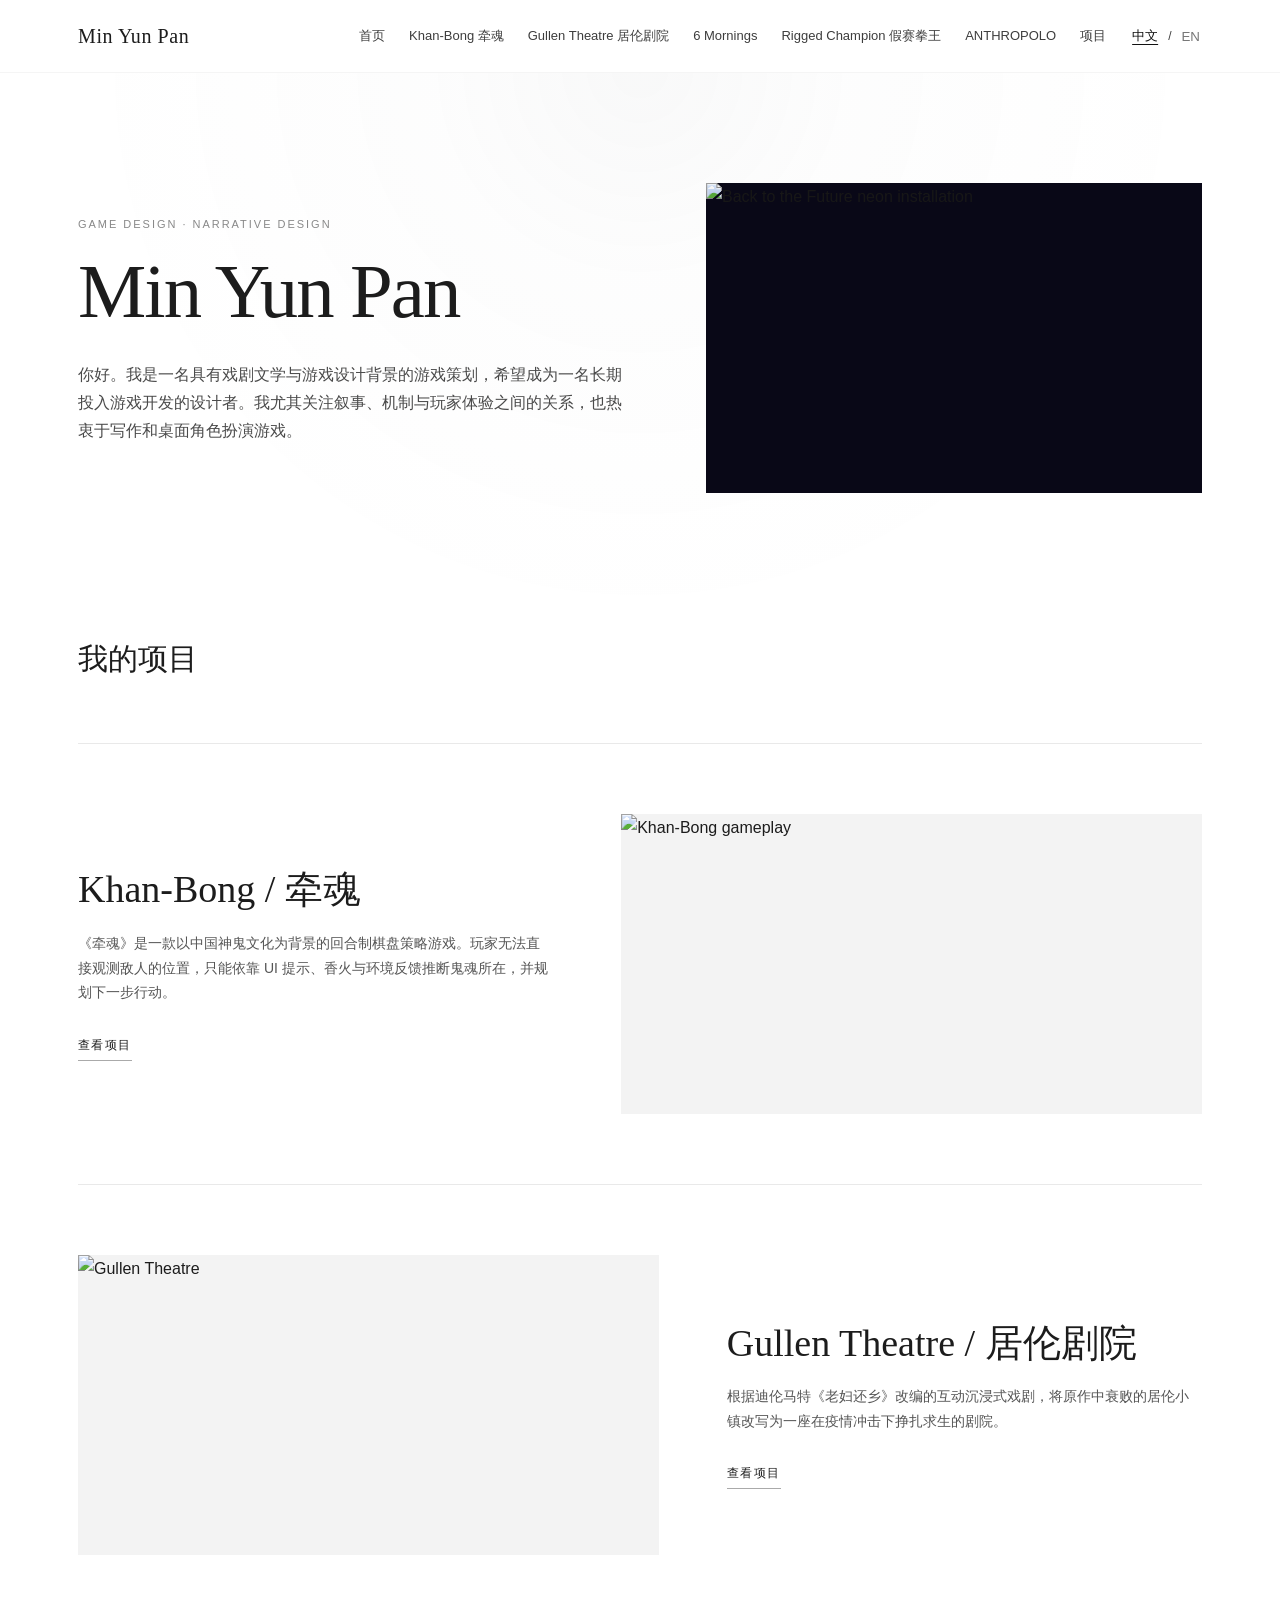
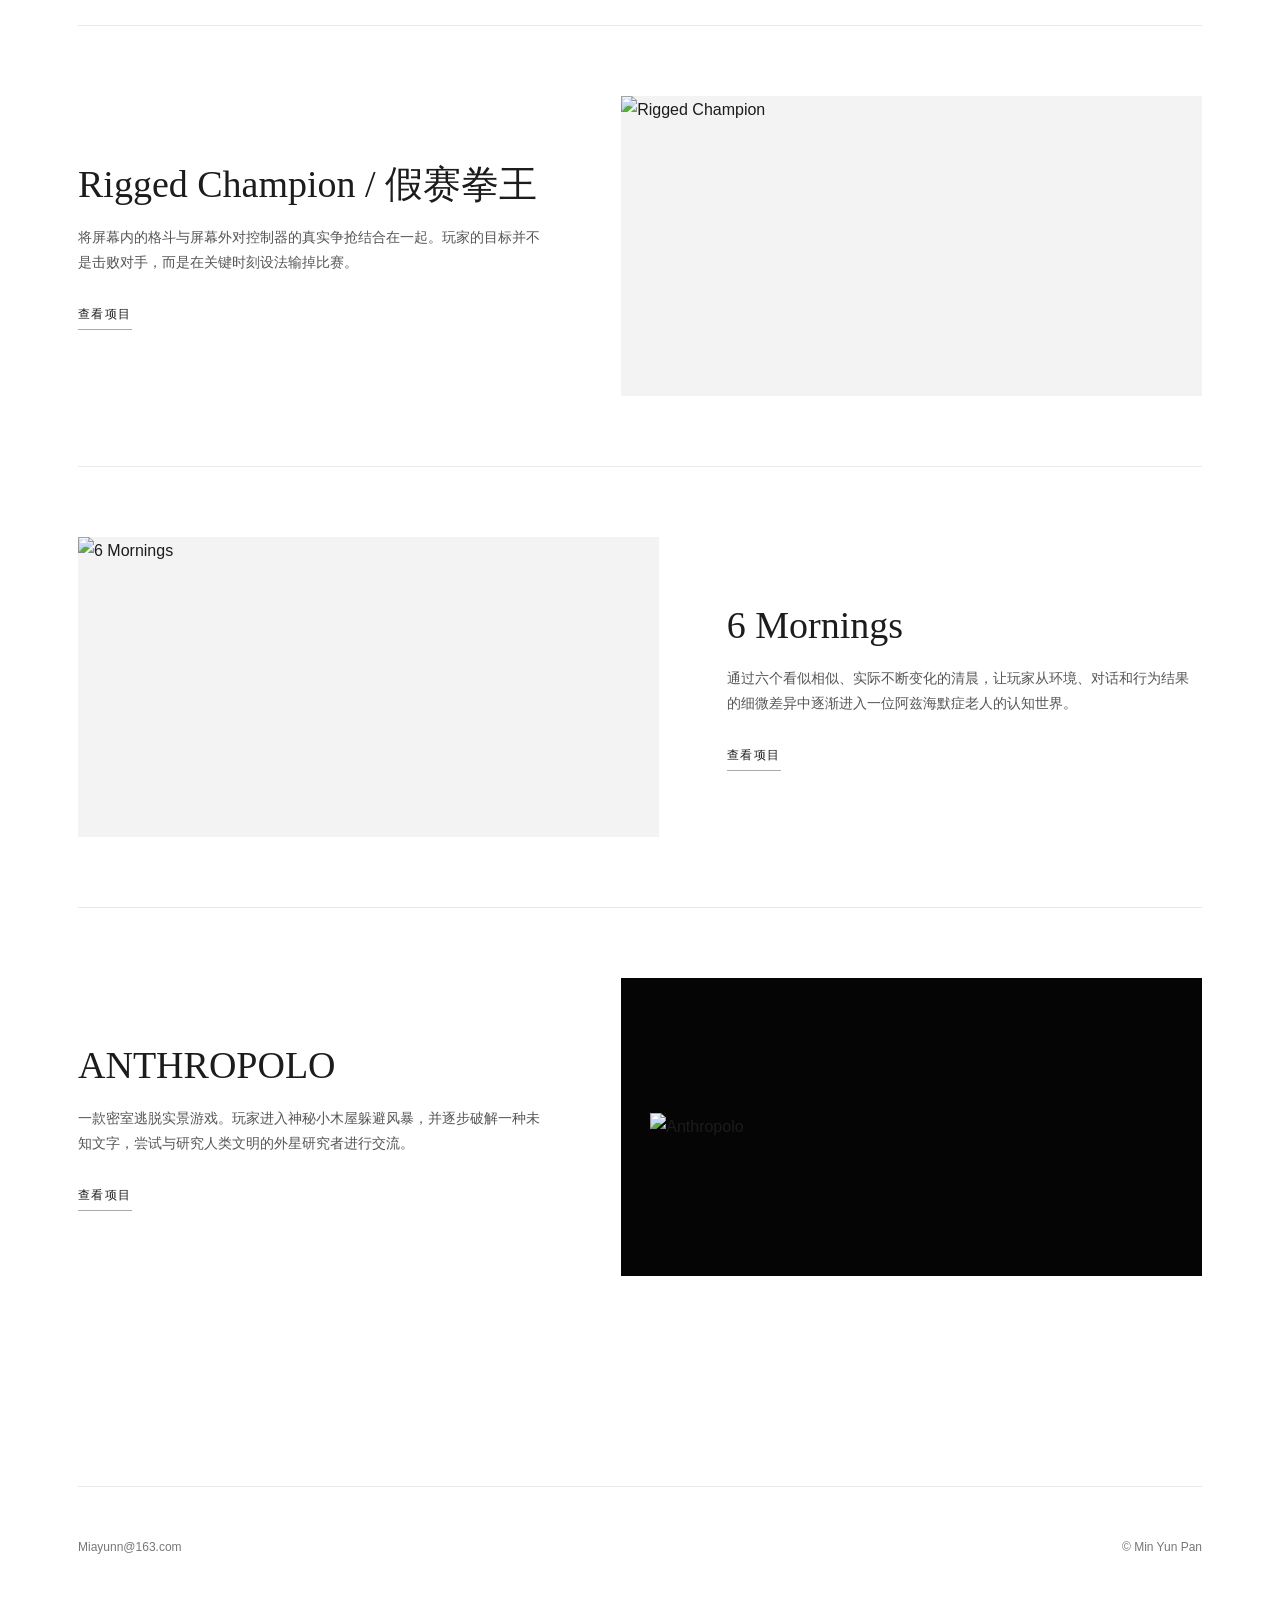
==== index.html @ 0495cffb "Add files via upload" ====
<!doctype html><html lang="zh-CN"><head><meta charset="utf-8"><meta name="viewport" content="width=device-width,initial-scale=1"><title>Min Yun Pan — Portfolio</title><meta name="description" content="Min Yun Pan — 游戏策划 / 叙事设计作品集"><link rel="stylesheet" href="css/style.css"><link rel="stylesheet" href="css/enhancements.css">
</head>
<body class="lang-zh">
<header class="site-header"><nav class="nav"><a class="brand" href="index.html">Min Yun Pan</a><div class="nav-links"><a class="keep" href="index.html"><span class="inline-lang zh">首页</span><span class="inline-lang en">Home</span></a><a href="khan-bong.html">Khan-Bong 牵魂</a><a href="gullen-theatre.html">Gullen Theatre 居伦剧院</a><a href="six-mornings.html">6 Mornings</a><a href="rigged-champion.html">Rigged Champion 假赛拳王</a><a href="anthropolo.html">ANTHROPOLO</a><a href="#projects"><span class="inline-lang zh">项目</span><span class="inline-lang en">Projects</span></a><div class="lang"><button data-set-lang="zh">中文</button><span>/</span><button data-set-lang="en">EN</button></div></div></nav></header>
<main class="page">
<section class="hero"><div><div class="eyebrow">Game Design · Narrative Design</div><h1>Min Yun Pan</h1><div data-lang-block="zh" class="intro"><p>你好。我是一名具有戏剧文学与游戏设计背景的游戏策划，希望成为一名长期投入游戏开发的设计者。我尤其关注叙事、机制与玩家体验之间的关系，也热衷于写作和桌面角色扮演游戏。</p></div><div data-lang-block="en" class="intro"><p>Hello, I'm Min Yun Pan, with a background in theatre and game development. I have a strong passion for writing and tabletop role-playing games, and hope to pursue a long-term career in narrative and game design.</p></div></div><div class="hero-visual"><img src="assets/images/profile-back-to-future.jpg" alt="Back to the Future neon installation"></div></section>
<section class="projects" id="projects"><h2 class="section-title"><span class="inline-lang zh">我的项目</span><span class="inline-lang en">My Projects</span></h2>
<article class="project"><a class="project-media" href="khan-bong.html"><img src="assets/gifs/kb-gameplay.gif" alt="Khan-Bong gameplay"></a><div class="project-copy"><h2>Khan-Bong <span class="inline-lang zh">/ 牵魂</span></h2><div data-lang-block="zh"><p>《牵魂》是一款以中国神鬼文化为背景的回合制棋盘策略游戏。玩家无法直接观测敌人的位置，只能依靠 UI 提示、香火与环境反馈推断鬼魂所在，并规划下一步行动。</p><a class="view-link" href="khan-bong.html">查看项目</a></div><div data-lang-block="en"><p>Khan-Bong is a turn-based strategy game built around the insecurity and dread of navigating through darkness, where players infer invisible enemies through indirect feedback.</p><a class="view-link" href="khan-bong.html">View more</a></div></div></article>
<article class="project"><a class="project-media" href="gullen-theatre.html"><img src="assets/images/gullen-1.jpg" alt="Gullen Theatre"></a><div class="project-copy"><h2>Gullen Theatre <span class="inline-lang zh">/ 居伦剧院</span></h2><div data-lang-block="zh"><p>根据迪伦马特《老妇还乡》改编的互动沉浸式戏剧，将原作中衰败的居伦小镇改写为一座在疫情冲击下挣扎求生的剧院。</p><a class="view-link" href="gullen-theatre.html">查看项目</a></div><div data-lang-block="en"><p>An interactive immersive theatre adaptation of Dürrenmatt's <em>The Visit</em>, reframing Güllen as a theatre struggling to survive the pandemic.</p><a class="view-link" href="gullen-theatre.html">View more</a></div></div></article>
<article class="project"><a class="project-media" href="rigged-champion.html"><img src="assets/images/rigged-champion.png" alt="Rigged Champion"></a><div class="project-copy"><h2>Rigged Champion <span class="inline-lang zh">/ 假赛拳王</span></h2><div data-lang-block="zh"><p>将屏幕内的格斗与屏幕外对控制器的真实争抢结合在一起。玩家的目标并不是击败对手，而是在关键时刻设法输掉比赛。</p><a class="view-link" href="rigged-champion.html">查看项目</a></div><div data-lang-block="en"><p>A two-player fighting game that blends on-screen competition with physical interaction around the controller, built around the unusual goal of trying to lose.</p><a class="view-link" href="rigged-champion.html">View more</a></div></div></article>
<article class="project"><a class="project-media" href="six-mornings.html"><img src="assets/images/six-mornings.jpg" alt="6 Mornings"></a><div class="project-copy"><h2>6 Mornings</h2><div data-lang-block="zh"><p>通过六个看似相似、实际不断变化的清晨，让玩家从环境、对话和行为结果的细微差异中逐渐进入一位阿兹海默症老人的认知世界。</p><a class="view-link" href="six-mornings.html">查看项目</a></div><div data-lang-block="en"><p>A narrative experience using six subtly changing mornings to place the player inside the shifting perception of an elderly person living with Alzheimer's disease.</p><a class="view-link" href="six-mornings.html">View more</a></div></div></article>
<article class="project anthropolo-project"><a class="project-media anthropolo-media" href="anthropolo.html"><img src="assets/images/anthropolo-cover.png" alt="Anthropolo"></a><div class="project-copy"><h2>ANTHROPOLO</h2><div data-lang-block="zh"><p>一款密室逃脱实景游戏。玩家进入神秘小木屋躲避风暴，并逐步破解一种未知文字，尝试与研究人类文明的外星研究者进行交流。</p><a class="view-link" href="anthropolo.html">查看项目</a></div><div data-lang-block="en"><p>A live-action escape room in which players decipher an unfamiliar language and attempt to communicate with an alien researcher studying human civilization.</p><a class="view-link" href="anthropolo.html">View more</a></div></div></article>
</section>
<footer class="footer"><span>Miayunn@163.com</span><span>© Min Yun Pan</span></footer></main><script src="js/main.js"></script><script src="js/enhancements.js"></script>
</body></html>
---- css/style.css ----
:root{
  --bg:#fff; --ink:#1c1c1c; --muted:#707070; --line:#e9e9e9;
  --max:1180px; --serif: Georgia, 'Times New Roman', serif;
  --sans: Arial, 'Helvetica Neue', 'PingFang SC', 'Microsoft YaHei', sans-serif;
}
*{box-sizing:border-box} html{scroll-behavior:smooth} body{margin:0;background:var(--bg);color:var(--ink);font-family:var(--sans);font-weight:300;line-height:1.75}
a{color:inherit;text-decoration:none} img{display:block;max-width:100%;height:auto}
.site-header{position:sticky;top:0;z-index:20;background:rgba(255,255,255,.94);backdrop-filter:blur(12px);border-bottom:1px solid rgba(0,0,0,.04)}
.nav{max-width:var(--max);margin:auto;min-height:72px;padding:0 28px;display:flex;align-items:center;justify-content:space-between;gap:24px}
.brand{font-family:var(--serif);font-size:20px;letter-spacing:.03em;white-space:nowrap}
.nav-links{display:flex;align-items:center;gap:24px;font-size:13px;color:#3d3d3d}.nav-links a{transition:.2s opacity}.nav-links a:hover{opacity:.55}
.lang{display:flex;gap:8px;align-items:center;font-size:12px}.lang button{border:0;background:none;padding:6px 2px;cursor:pointer;color:#777}.lang button.active{color:#111;text-decoration:underline;text-underline-offset:4px}
.page{max-width:var(--max);margin:auto;padding:0 28px}.hero{padding:110px 0 120px;display:grid;grid-template-columns:minmax(0,1.05fr) minmax(280px,.95fr);gap:80px;align-items:center}
.hero h1{font-family:var(--serif);font-size:clamp(46px,6vw,82px);font-weight:400;line-height:1.05;margin:0 0 28px;letter-spacing:-.025em}.hero .intro{font-size:16px;max-width:610px;color:#4a4a4a}.eyebrow{font-size:11px;letter-spacing:.18em;text-transform:uppercase;color:#888;margin-bottom:18px}.hero-visual{aspect-ratio:4/5;overflow:hidden;background:#f5f5f5}.hero-visual img{width:100%;height:100%;object-fit:cover;filter:saturate(.72) contrast(.96)}
.section-title{font-family:var(--serif);font-size:30px;font-weight:400;margin:0 0 58px}.projects{padding:20px 0 140px}.project{display:grid;grid-template-columns:1.1fr .9fr;gap:68px;align-items:center;padding:70px 0;border-top:1px solid var(--line)}.project:nth-child(even){grid-template-columns:.9fr 1.1fr}.project:nth-child(even) .project-media{order:2}.project-media{overflow:hidden;background:#f3f3f3;min-height:300px}.project-media img{width:100%;height:100%;object-fit:cover;transition:transform .6s ease}.project:hover .project-media img{transform:scale(1.018)}
.project-copy h2{font-family:var(--serif);font-weight:400;font-size:38px;line-height:1.2;margin:0 0 18px}.project-copy p{font-size:14px;color:#555;max-width:480px}.view-link{display:inline-block;margin-top:16px;font-size:12px;letter-spacing:.12em;text-transform:uppercase;border-bottom:1px solid #aaa;padding-bottom:4px}
.footer{border-top:1px solid var(--line);padding:50px 0 60px;display:flex;justify-content:space-between;gap:20px;color:#777;font-size:12px}
/* Khan-Bong */
.project-hero{padding:90px 0 78px}.project-hero-grid{display:grid;grid-template-columns:1.05fr .95fr;gap:70px;align-items:start}.project-title{font-family:var(--serif);font-size:clamp(56px,8vw,104px);font-weight:400;line-height:.98;letter-spacing:-.04em;margin:0 0 42px}.project-subtitle{font-size:15px;color:#777;margin-top:-26px;margin-bottom:34px}.meta{display:grid;grid-template-columns:1fr 1fr;gap:26px 40px}.meta dt{font-size:11px;letter-spacing:.14em;text-transform:uppercase;color:#888;margin-bottom:5px}.meta dd{margin:0;font-size:14px;color:#333}.cover-gif{width:100%;aspect-ratio:16/10;object-fit:cover;background:#1c0c0c}
.long-section{padding:80px 0;border-top:1px solid var(--line)}.long-section h2{font-family:var(--serif);font-weight:400;font-size:40px;margin:0 0 28px}.long-section h3{font-family:var(--serif);font-weight:400;font-size:28px;margin:50px 0 16px}.text-narrow{max-width:760px;font-size:15px;color:#474747}.text-narrow p{margin:0 0 20px}.text-narrow ul{padding-left:18px;margin:0}.text-narrow li{margin:9px 0}.cta-row{display:flex;gap:14px;margin-top:32px;flex-wrap:wrap}.cta{border:1px solid #bbb;padding:10px 18px;font-size:12px;letter-spacing:.08em;text-transform:uppercase}.media-wide{margin-top:42px;width:100%;background:#111}.media-wide img{width:100%;max-height:680px;object-fit:cover}.media-two{display:grid;grid-template-columns:1fr 1fr;gap:22px;margin-top:36px}.media-caption{font-size:11px;letter-spacing:.08em;text-transform:uppercase;color:#777;margin-top:9px}.back{display:inline-block;margin-bottom:24px;font-size:12px;color:#666}.home-only-note{font-size:11px;color:#999;margin-top:12px}
[data-lang-block]{display:none} body.lang-zh [data-lang-block="zh"],body.lang-en [data-lang-block="en"]{display:block}.inline-lang{display:none} body.lang-zh .inline-lang.zh,body.lang-en .inline-lang.en{display:inline}
@media(max-width:850px){.nav-links a:not(.keep){display:none}.hero,.project,.project:nth-child(even),.project-hero-grid{grid-template-columns:1fr;gap:42px}.project:nth-child(even) .project-media{order:0}.hero{padding:70px 0 80px}.hero-visual{max-height:560px}.projects{padding-bottom:90px}.project{padding:48px 0}.project-title{font-size:58px}.meta{grid-template-columns:1fr 1fr}.media-two{grid-template-columns:1fr}.footer{flex-direction:column}.project-hero{padding-top:60px}}
@media(max-width:520px){.page,.nav{padding-left:18px;padding-right:18px}.nav{min-height:62px}.brand{font-size:17px}.nav-links{gap:12px}.hero h1{font-size:48px}.project-copy h2{font-size:31px}.project-title{font-size:48px}.meta{grid-template-columns:1fr}.long-section{padding:58px 0}.long-section h2{font-size:34px}}


/* Project-specific dark theme — Khan-Bong */
body.project-dark{
  --bg:#101010;
  --ink:#f2f0ec;
  --muted:#aaa59d;
  --line:#2b2b2b;
  background:#101010;
  color:#f2f0ec;
}
body.project-dark .site-header{
  background:rgba(16,16,16,.90);
  border-bottom:1px solid rgba(255,255,255,.08);
}
body.project-dark .brand,
body.project-dark .nav-links,
body.project-dark .nav-links a{
  color:#f2f0ec;
}
body.project-dark .lang button{color:#8f8b84}
body.project-dark .lang button.active{
  color:#fff;
  text-decoration-color:#81756a;
}
body.project-dark .back{color:#aaa59d}
body.project-dark .project-subtitle{color:#a8a39b}
body.project-dark .meta dt{color:#8f8b84}
body.project-dark .meta dd{color:#ddd9d2}
body.project-dark .text-narrow{color:#d0ccc5}
body.project-dark .long-section{
  border-top-color:#292929;
}
body.project-dark .long-section h2,
body.project-dark .long-section h3{
  color:#f2f0ec;
}
body.project-dark .cta{
  border-color:#5b5751;
  color:#eeeae3;
  background:transparent;
  transition:background .2s ease,border-color .2s ease,color .2s ease;
}
body.project-dark a.cta:hover{
  background:#eeeae3;
  border-color:#eeeae3;
  color:#111;
}
body.project-dark .cta[aria-disabled="true"]{
  color:#77736d;
  border-color:#353535;
}
body.project-dark .media-caption{color:#8f8b84}
body.project-dark .footer{
  border-top-color:#292929;
  color:#827e77;
}
body.project-dark .cover-gif,
body.project-dark .media-wide,
body.project-dark .media-two img{
  background:#080808;
}
body.project-dark .cover-gif,
body.project-dark .media-wide img,
body.project-dark .media-two img{
  box-shadow:0 18px 50px rgba(0,0,0,.28);
}
body.project-dark .project-title{
  color:#f4f1eb;
}

/* Project-specific editorial theme — Gullen Theatre */
body.project-gullen{
  --gullen-pink:#f57cc8;
  --gullen-green:#173d2b;
  --gullen-paper:#f7f5f0;
  background:var(--gullen-paper);
  color:#181818;
}
body.project-gullen .site-header{background:rgba(247,245,240,.93);border-bottom:1px solid rgba(0,0,0,.07)}
body.project-gullen .page{max-width:1240px}
body.project-gullen .brand,body.project-gullen .nav-links,body.project-gullen .nav-links a{color:#181818}
body.project-gullen .lang button.active{text-decoration-color:var(--gullen-pink)}
.gullen-hero{padding:82px 0 0}.gullen-title-row{display:grid;grid-template-columns:minmax(0,1.15fr) minmax(360px,.85fr);gap:72px;align-items:end;padding-bottom:54px}
.gullen-title{font-family:var(--serif);font-size:clamp(62px,8vw,116px);font-weight:400;letter-spacing:-.055em;line-height:.92;margin:0}.gullen-en-title{font-size:12px;letter-spacing:.38em;margin-top:24px;color:#666}.gullen-meta-wrap{padding-bottom:8px}.gullen-meta{border-left:5px solid var(--gullen-pink);padding-left:26px}.gullen-meta dt{color:#777}.gullen-meta dd{color:#222}.gullen-hero-image{width:100%;aspect-ratio:16/8.8;overflow:hidden;background:#111}.gullen-hero-image img{width:100%;height:100%;object-fit:cover}
.gullen-rule{border-top:1px solid #d9d5ce;padding:92px 0}.gullen-intro{border-top:0;padding-top:86px}.gullen-quote{font-family:var(--serif);font-size:clamp(34px,4.8vw,66px);line-height:1.15;max-width:1040px;letter-spacing:-.025em;margin:0 0 86px}.gullen-quote::before{content:'“';color:var(--gullen-pink);margin-right:.08em}.gullen-intro-grid{display:grid;grid-template-columns:.7fr 1.3fr;gap:70px}.gullen-intro-grid h2,.gullen-story h2,.gullen-feature-grid h2{font-family:var(--serif);font-size:46px;line-height:1.05;font-weight:400;margin:0}.gullen-copy{font-size:15px;color:#3f3d3a;max-width:760px}.gullen-copy p{margin:0 0 22px}.muted-cta{opacity:.5;cursor:default}
.gullen-story-head{display:grid;grid-template-columns:.7fr 1.3fr;gap:70px;align-items:start;margin-bottom:58px}.gullen-story-head p{margin:8px 0 0;max-width:600px;color:#555}.gullen-story-grid{display:grid;grid-template-columns:repeat(3,1fr);gap:1px;background:#d8d3cc;border:1px solid #d8d3cc}.story-act{background:var(--gullen-paper);padding:32px 30px 38px;min-height:300px}.story-act .act-no{font-size:11px;letter-spacing:.22em;color:#999}.story-act h3{font-family:var(--serif);font-size:27px;font-weight:400;line-height:1.15;margin:34px 0 16px}.story-act p{font-size:14px;color:#4c4945;margin:0}.gullen-poster-block{display:grid;grid-template-columns:minmax(260px,.68fr) minmax(0,1.32fr);gap:72px;align-items:center;margin-top:82px}.gullen-poster-block img{width:100%;max-width:470px;justify-self:center;box-shadow:0 22px 52px rgba(0,0,0,.12)}.poster-note{font-family:var(--serif);font-size:30px;line-height:1.45;max-width:680px}.poster-note strong{display:inline-block;font-family:var(--sans);font-size:11px;letter-spacing:.17em;text-transform:uppercase;color:#888;margin-bottom:16px}
.gullen-section-label{font-size:11px;letter-spacing:.3em;color:#8e8982;margin-bottom:32px}.gullen-feature-grid{display:grid;grid-template-columns:.9fr 1.1fr;gap:72px;align-items:center}.gullen-feature-grid.reverse{grid-template-columns:.75fr 1.25fr}.gullen-feature-grid h2{margin-bottom:34px}.feature-photo{min-height:460px;overflow:hidden;background:#222}.feature-photo img{width:100%;height:100%;object-fit:cover}.vertical-poster{min-height:0;background:none}.vertical-poster img{height:auto;object-fit:contain;max-height:620px}.gullen-gallery{display:grid;gap:18px;margin-top:56px}.gullen-gallery.two{grid-template-columns:1fr 1fr}.gullen-gallery.wide{grid-template-columns:1fr}.gullen-gallery img{width:100%;height:100%;max-height:560px;object-fit:cover}
.interaction-list{display:grid;grid-template-columns:repeat(4,1fr);gap:0;border-top:1px solid #d8d3cc;border-left:1px solid #d8d3cc;margin-top:72px}.interaction-list article{padding:26px 24px 34px;border-right:1px solid #d8d3cc;border-bottom:1px solid #d8d3cc;min-height:250px}.interaction-list article>span{font-size:11px;color:var(--gullen-pink);letter-spacing:.2em}.interaction-list h3{font-family:var(--serif);font-weight:400;font-size:24px;line-height:1.18;margin:32px 0 14px}.interaction-list p{font-size:13px;color:#555;margin:0}.gullen-space-head{max-width:900px}.gullen-space-head h2{font-family:var(--serif);font-size:46px;line-height:1.05;font-weight:400;margin:0 0 34px}.gullen-space-head .gullen-copy{max-width:760px}.interaction-media{margin-top:22px;aspect-ratio:16/10;overflow:hidden;background:#e8e3dd}.interaction-media img{width:100%;height:100%;object-fit:cover;display:block}
.gullen-end{display:grid;grid-template-columns:.72fr 1.28fr;gap:72px;align-items:start}.gullen-end h2{font-family:var(--serif);font-size:clamp(38px,5vw,66px);font-weight:400;line-height:1.08;margin:0;letter-spacing:-.025em}.gullen-end-images{display:grid;grid-template-columns:1.35fr .65fr;gap:18px}.gullen-end-images img{width:100%;height:100%;max-height:500px;object-fit:cover}.gullen-end-images img:last-child{object-position:center top}
body.project-gullen .cta{border-color:#888;background:transparent}body.project-gullen a.cta:hover{background:#171717;color:#fff;border-color:#171717}body.project-gullen .footer{border-top-color:#d9d5ce}
@media(max-width:900px){.gullen-title-row,.gullen-intro-grid,.gullen-story-head,.gullen-poster-block,.gullen-feature-grid,.gullen-feature-grid.reverse,.gullen-end{grid-template-columns:1fr;gap:38px}.gullen-meta-wrap{max-width:640px}.gullen-story-grid{grid-template-columns:1fr}.story-act{min-height:0}.gullen-gallery.two{grid-template-columns:1fr}.interaction-list{grid-template-columns:1fr 1fr}.gullen-poster-block img{justify-self:start;max-width:420px}.gullen-end-images{grid-template-columns:1fr 1fr}.gullen-quote{margin-bottom:62px}}
@media(max-width:560px){.gullen-hero{padding-top:58px}.gullen-title{font-size:56px}.gullen-title-row{padding-bottom:38px}.gullen-en-title{letter-spacing:.22em}.gullen-rule{padding:64px 0}.gullen-quote{font-size:35px;margin-bottom:48px}.gullen-intro-grid h2,.gullen-story h2,.gullen-feature-grid h2{font-size:38px}.interaction-list{grid-template-columns:1fr}.gullen-end-images{grid-template-columns:1fr}.gullen-hero-image{aspect-ratio:4/3}.feature-photo{min-height:320px}.poster-note{font-size:25px}}

/* Gullen V5: larger interaction cards, 3-column layout */
.project-gullen .interaction-list{grid-template-columns:repeat(3,1fr);margin-top:84px}
.project-gullen .interaction-list article{padding:34px 30px 38px;min-height:0}
.project-gullen .interaction-list h3{font-size:30px;margin:28px 0 16px}
.project-gullen .interaction-list p{font-size:15px;line-height:1.72}
.project-gullen .interaction-media{margin-top:28px;aspect-ratio:16/9}
.project-gullen .interaction-media img{object-fit:cover}
@media(max-width:900px){.project-gullen .interaction-list{grid-template-columns:1fr}.project-gullen .interaction-list article{padding:30px 26px 34px}.project-gullen .interaction-list h3{font-size:28px}.project-gullen .interaction-list p{font-size:15px}}

.gullen-closing-line{padding-top:86px;padding-bottom:86px}.gullen-closing-line h2{font-family:var(--serif);font-size:clamp(38px,5vw,68px);font-weight:400;line-height:1.12;letter-spacing:-.025em;max-width:1000px;margin:0}

/* ANTHROPOLO homepage cover — preserve the wide logo as a black banner */
.anthropolo-media{
  min-height:0;
  aspect-ratio:16/8.2;
  background:#050505;
  display:flex;
  align-items:center;
  justify-content:center;
  padding:0 5%;
}
.anthropolo-media img{
  width:100%;
  height:auto;
  max-height:100%;
  object-fit:contain;
  background:#050505;
  transform:none!important;
}
.anthropolo-project:hover .anthropolo-media img{transform:none!important}
@media(max-width:850px){.anthropolo-media{aspect-ratio:16/8.5;padding:0 4%}}

/* Project-specific editorial theme — 6 Mornings */
body.project-six{
  --six-paper:#f1f1ef;
  --six-ink:#222321;
  --six-muted:#777b77;
  --six-line:#cfd1ce;
  --six-accent:#b75e4f;
  background:var(--six-paper);
  color:var(--six-ink);
}
body.project-six .site-header{background:rgba(241,241,239,.93);border-bottom:1px solid rgba(0,0,0,.07)}
body.project-six .page{max-width:1240px}
body.project-six .brand,body.project-six .nav-links,body.project-six .nav-links a{color:var(--six-ink)}
body.project-six .lang button.active{text-decoration-color:var(--six-accent)}
.six-hero{padding:82px 0 0}
.six-title-row{display:grid;grid-template-columns:1.25fr .75fr;gap:72px;align-items:end;padding:50px 0 52px}
.six-title{font-family:var(--serif);font-size:clamp(72px,10vw,145px);font-weight:400;letter-spacing:-.065em;line-height:.86;margin:0}
.six-meta{border-left:1px solid #aeb1ad;padding-left:28px}.six-meta dt{color:#8b8f8a}.six-meta dd{color:#2b2d2a}
.six-door{width:100%;aspect-ratio:16/7;overflow:hidden;background:#d8dad7}.six-door img{width:100%;height:100%;object-fit:cover;filter:grayscale(1) contrast(.88) brightness(1.08)}
.six-rule{border-top:1px solid var(--six-line);padding:94px 0}
.six-intro{border-top:0}.six-intro-grid{display:grid;grid-template-columns:.7fr 1.3fr;gap:72px}.six-intro-grid h2,.six-section-head h2{font-family:var(--serif);font-weight:400;font-size:48px;line-height:1.03;margin:12px 0 0;letter-spacing:-.025em}
.six-index{font-size:11px;letter-spacing:.28em;color:var(--six-accent)}
.six-copy{font-size:15px;line-height:1.8;color:#4c504b;max-width:760px}.six-copy p{margin:0 0 22px}
.six-premise{padding-top:72px;padding-bottom:72px}.six-premise-line{font-family:var(--serif);font-size:clamp(36px,5vw,70px);line-height:1.14;letter-spacing:-.028em;max-width:1100px}.six-premise-line span{color:#979b96}
.six-section-head{display:grid;grid-template-columns:.7fr 1.3fr;gap:72px;align-items:start;margin-bottom:56px}.six-section-head.compact{margin-bottom:64px}
.six-diagram{background:#dcdcd9;overflow:hidden}.six-diagram img{display:block;width:100%;height:auto;filter:grayscale(.25)}
.six-curve-block{background:#ececeb;padding:20px 22px;overflow:hidden}.six-curve-block img{display:block;width:100%;height:auto}
.six-change-row{padding:58px 0;border-top:1px solid var(--six-line)}.six-change-row:first-of-type{border-top:0;padding-top:0}.six-change-label{display:grid;grid-template-columns:80px 1fr;align-items:baseline;margin-bottom:28px}.six-change-label>span{font-size:11px;letter-spacing:.22em;color:var(--six-accent)}.six-change-label h3{font-family:var(--serif);font-size:32px;font-weight:400;margin:0}
.six-triptych{display:grid;grid-template-columns:repeat(3,1fr);gap:18px}.six-triptych figure{margin:0}.six-triptych img{width:100%;aspect-ratio:4/3;object-fit:contain;background:#e5e6e3;filter:grayscale(1);display:block}.six-triptych.room img{object-fit:cover}.six-triptych figcaption{font-size:10px;letter-spacing:.18em;color:#92958f;margin-top:10px}
.six-closing{padding-top:96px;padding-bottom:96px}.six-closing p{font-family:var(--serif);font-size:clamp(38px,5.2vw,72px);line-height:1.16;letter-spacing:-.03em;max-width:1100px;margin:0;color:#383a37}
body.project-six .footer{border-top-color:var(--six-line);color:#858983}
@media(max-width:900px){.six-title-row,.six-intro-grid,.six-section-head{grid-template-columns:1fr;gap:34px}.six-meta{max-width:620px}.six-triptych{grid-template-columns:1fr}.six-triptych img{aspect-ratio:16/10}.six-change-label{grid-template-columns:54px 1fr}.six-door{aspect-ratio:4/3}}
@media(max-width:560px){.six-hero{padding-top:58px}.six-title-row{padding-top:38px}.six-title{font-size:64px}.six-rule{padding:66px 0}.six-intro-grid h2,.six-section-head h2{font-size:40px}.six-premise-line{font-size:37px}.six-change-label h3{font-size:27px}}


/* Project-specific playful arena theme — Rigged Champion */
body.project-rigged{
  --rigged-paper:#f6f1e8;
  --rigged-ink:#121212;
  --rigged-red:#d84d35;
  --rigged-blue:#3d57cf;
  --rigged-yellow:#f1d43a;
  --rigged-line:#ddd1c3;
  background:var(--rigged-paper);
  color:var(--rigged-ink);
}
body.project-rigged .site-header{background:rgba(246,241,232,.94);border-bottom:1px solid rgba(0,0,0,.06)}
body.project-rigged .page{max-width:1260px}
body.project-rigged .brand,body.project-rigged .nav-links,body.project-rigged .nav-links a{color:var(--rigged-ink)}
body.project-rigged .lang button.active{text-decoration-color:var(--rigged-red)}
.rigged-hero{padding:82px 0 0}.rigged-title-row{display:grid;grid-template-columns:1.08fr .92fr;gap:72px;align-items:end;padding:46px 0 52px}.rigged-title{font-family:var(--serif);font-size:clamp(68px,9vw,132px);font-weight:400;line-height:.88;letter-spacing:-.055em;margin:0}.rigged-cn-title{margin-top:18px;font-size:14px;letter-spacing:.28em;text-transform:uppercase;color:#7e746c}.rigged-meta{border-left:6px solid var(--rigged-red);padding-left:28px}.rigged-meta dt{color:#7d7168}.rigged-meta dd{color:#181818}.rigged-hero-image{width:100%;aspect-ratio:16/8.7;overflow:hidden;background:#111;box-shadow:0 24px 56px rgba(0,0,0,.18)}.rigged-hero-image img{width:100%;height:100%;object-fit:cover}
.rigged-rule{border-top:1px solid var(--rigged-line);padding:92px 0}.rigged-grid{display:grid;grid-template-columns:.72fr 1.28fr;gap:72px;align-items:start}.rigged-grid.compact{margin-bottom:52px}.rigged-grid h2,.rigged-control-grid h2{font-family:var(--serif);font-weight:400;font-size:48px;line-height:1.04;letter-spacing:-.025em;margin:12px 0 0}.rigged-index{font-size:11px;letter-spacing:.28em;color:var(--rigged-red)}.rigged-copy{font-size:15px;line-height:1.8;color:#48413b;max-width:760px}.rigged-copy p{margin:0 0 22px}
.rigged-quote{font-family:var(--serif);font-size:clamp(40px,5.4vw,78px);line-height:1.12;letter-spacing:-.03em;max-width:1080px;margin:0 0 44px}.rigged-quote span{color:#6b625b}.rigged-pair{display:grid;grid-template-columns:1fr 1fr;gap:42px;margin-bottom:44px}.rigged-goal-media{display:grid;grid-template-columns:1.25fr .75fr;gap:20px}.rigged-goal-media figure{margin:0;background:#ece5d9;overflow:hidden}.rigged-goal-media img{width:100%;height:100%;object-fit:cover}
.rigged-overview{background:#ece6dc;overflow:hidden}.rigged-overview img{display:block;width:100%;height:auto}.rigged-stats{display:grid;grid-template-columns:1fr 1fr;gap:1px;background:var(--rigged-line);border:1px solid var(--rigged-line);margin-top:30px}.rigged-stats article{background:var(--rigged-paper);padding:34px 34px 38px;min-height:230px}.rigged-stats article>span{display:inline-block;font-size:11px;letter-spacing:.23em;color:#fff;background:#1d1d1d;padding:6px 10px}.rigged-stats h3{font-family:var(--serif);font-size:32px;font-weight:400;line-height:1.15;margin:24px 0 16px}.rigged-stats p{font-size:14px;line-height:1.75;color:#4f4740;margin:0}
.rigged-control-grid{display:grid;grid-template-columns:.92fr 1.08fr;gap:72px;align-items:center}.control-visual{background:#000;padding:0}.control-visual img{width:100%;height:auto;display:block}
.rigged-action-grid{display:grid;grid-template-columns:1fr 1fr;gap:20px}.rigged-action-card{background:#fff;border:1px solid #e0d7cb;box-shadow:0 10px 30px rgba(0,0,0,.05)}.rigged-action-card.highlight{border-color:#cfc297;box-shadow:0 12px 34px rgba(0,0,0,.08)}.action-media{aspect-ratio:16/9;overflow:hidden;background:#e8dfd1}.action-media img{width:100%;height:100%;object-fit:cover}.action-copy{padding:24px 24px 28px}.action-copy>span{font-size:11px;letter-spacing:.22em;color:var(--rigged-red)}.action-copy h3{font-family:var(--serif);font-size:31px;font-weight:400;line-height:1.12;margin:18px 0 14px}.action-copy p{font-size:14px;line-height:1.72;color:#504941;margin:0}.rigged-matchpoint{margin-top:22px;background:#151515;overflow:hidden}.rigged-matchpoint img{width:100%;height:auto;display:block}
.rigged-closing{padding-top:88px;padding-bottom:88px}.rigged-closing h2{font-family:var(--serif);font-size:clamp(40px,5vw,70px);font-weight:400;line-height:1.14;letter-spacing:-.03em;max-width:1040px;margin:0}
body.project-rigged .footer{border-top-color:var(--rigged-line);color:#7e766f}
@media(max-width:950px){.rigged-title-row,.rigged-grid,.rigged-pair,.rigged-goal-media,.rigged-control-grid{grid-template-columns:1fr;gap:36px}.rigged-stats,.rigged-action-grid{grid-template-columns:1fr}.rigged-meta{max-width:640px}.rigged-hero-image{aspect-ratio:4/3}}
@media(max-width:560px){.rigged-hero{padding-top:58px}.rigged-title-row{padding-top:38px}.rigged-title{font-size:64px}.rigged-rule{padding:66px 0}.rigged-grid h2,.rigged-control-grid h2{font-size:40px}.rigged-stats h3,.action-copy h3{font-size:28px}.action-copy{padding:22px 20px 24px}}


/* Rigged Champion V2 — brighter orange, more dynamic layout */
body.project-rigged{
  --rigged-paper:#f6efe3;
  --rigged-ink:#141414;
  --rigged-orange:#ef7a1a;
  --rigged-orange-deep:#da6407;
  --rigged-cream:#fff9f1;
  --rigged-blue:#3f57d2;
  --rigged-line:#e3d2bf;
  background:linear-gradient(180deg,#fff6ea 0%, #f6efe3 35%, #f8f2e8 100%);
  color:var(--rigged-ink);
}
body.project-rigged .site-header{background:rgba(255,246,234,.92);border-bottom:1px solid rgba(239,122,26,.14)}
body.project-rigged .page{max-width:1260px}
body.project-rigged .brand,body.project-rigged .nav-links,body.project-rigged .nav-links a{color:var(--rigged-ink)}
body.project-rigged .lang button.active{color:var(--rigged-orange-deep);text-decoration-color:var(--rigged-orange)}
.rigged-page.v2{overflow:hidden}
.rigged-v2-hero{padding:82px 0 34px;position:relative}
.rigged-v2-topline{display:flex;flex-wrap:wrap;gap:10px;margin:8px 0 22px;font-size:11px;letter-spacing:.19em;text-transform:uppercase;color:#7b6b5d}.rigged-v2-topline span{display:inline-flex;align-items:center;padding:7px 10px;border:1px solid rgba(0,0,0,.09);background:rgba(255,255,255,.4)}
.rigged-v2-title-row{display:grid;grid-template-columns:1.04fr .96fr;gap:56px;align-items:end;margin-bottom:32px}
.rigged-v2-title{font-family:var(--serif);font-size:clamp(62px,8vw,124px);line-height:.88;letter-spacing:-.055em;font-weight:400;margin:0}
.rigged-v2-subtitle{margin-top:16px;font-size:15px;letter-spacing:.28em;text-transform:uppercase;color:#7d7065}
.rigged-v2-tag{display:inline-block;margin-top:24px;background:var(--rigged-orange);color:#fff;padding:14px 18px 15px;font-size:15px;line-height:1.5;max-width:660px;box-shadow:10px 10px 0 rgba(239,122,26,.18);transform:rotate(-1.2deg)}
.rigged-v2-meta{border-left:8px solid var(--rigged-orange);padding-left:30px;background:rgba(255,255,255,.36);padding-top:8px;padding-bottom:8px}.rigged-v2-meta dt{color:#8a796a}.rigged-v2-meta dd{color:#151515}
.rigged-v2-hero-collage{position:relative;padding:14px 0 32px}.rigged-v2-hero-collage figure{margin:0}.rigged-v2-hero-collage .hero-main{width:min(1000px,84%);background:#111;box-shadow:0 30px 60px rgba(0,0,0,.16)}.rigged-v2-hero-collage .hero-main img{width:100%;display:block}.rigged-v2-hero-collage .hero-inset{position:absolute;right:0;bottom:0;width:min(420px,34%);background:#fff;padding:12px;box-shadow:0 22px 42px rgba(0,0,0,.16);transform:rotate(-4deg)}.rigged-v2-hero-collage .hero-inset img{width:100%;display:block}.hero-stamp{position:absolute;left:54%;top:4%;background:#111;color:#fff;padding:16px 24px;font-size:26px;font-weight:700;letter-spacing:.05em;text-transform:uppercase;transform:rotate(8deg);box-shadow:0 0 0 8px var(--rigged-orange)}
.rigged-v2-section{padding:88px 0;border-top:1px solid var(--rigged-line)}
.rigged-v2-kicker{font-size:11px;letter-spacing:.32em;color:var(--rigged-orange);margin-bottom:24px}
.rigged-v2-split{display:grid;grid-template-columns:.7fr 1.3fr;gap:64px;align-items:start}.rigged-v2-split.compact{gap:54px}
.rigged-v2-split h2,.rigged-v2-controller-grid h2{font-family:var(--serif);font-size:50px;font-weight:400;line-height:1.03;letter-spacing:-.03em;margin:0}.rigged-v2-copy{font-size:15px;line-height:1.82;color:#473f37;max-width:780px}.rigged-v2-copy p{margin:0 0 22px}
.rigged-v2-bigline{font-family:var(--serif);font-size:clamp(38px,5.1vw,72px);line-height:1.12;letter-spacing:-.03em;max-width:1120px;margin:0 0 52px}.rigged-v2-bigline span{color:#6d6258}
.rigged-v2-compare{display:grid;grid-template-columns:1fr 1fr;gap:22px}.rigged-v2-compare article{background:rgba(255,255,255,.58);padding:28px;border:1px solid #ecd8c5;box-shadow:0 16px 36px rgba(0,0,0,.05)}.rigged-v2-compare article.physical-card{background:linear-gradient(180deg,#fff3df 0%, #ffe7cc 100%);transform:translateY(34px)}.compare-label{display:inline-block;font-size:11px;letter-spacing:.24em;text-transform:uppercase;color:#fff;background:#1a1a1a;padding:6px 10px}.rigged-v2-compare h3{font-family:var(--serif);font-size:34px;font-weight:400;line-height:1.14;margin:18px 0 14px}.rigged-v2-compare p{font-size:14px;line-height:1.72;color:#4d443c;margin:0 0 22px}.rigged-v2-compare img{width:100%;height:auto;display:block}
.rigged-v2-goal{position:relative;background:linear-gradient(180deg,#fff0dd 0%, #fff8ef 100%)}.goal-banner{position:absolute;left:0;top:-1px;background:var(--rigged-orange);color:#fff;padding:12px 22px;font-size:13px;letter-spacing:.2em;text-transform:uppercase;transform:translateY(-50%) rotate(-1.6deg)}.rigged-v2-goal-grid{display:grid;grid-template-columns:1.08fr .92fr;gap:38px;align-items:start}.rigged-v2-goal-copy{padding:0 18px 0 22px}.rigged-v2-goal-copy h2{font-family:var(--serif);font-size:clamp(40px,4.6vw,72px);line-height:1.05;letter-spacing:-.03em;font-weight:400;margin:0 0 22px}.rigged-v2-goal-copy p{font-size:15px;line-height:1.8;color:#4c433b;margin:0 0 18px}.goal-side{margin:0;background:#ece4d8;padding:12px;box-shadow:0 18px 42px rgba(0,0,0,.08)}.goal-side img{display:block;width:100%;height:auto}
.rigged-v2-stat-grid{display:grid;grid-template-columns:1fr 1fr;gap:24px}.rigged-v2-stat-grid .stat-card{padding:34px 32px 36px;position:relative;overflow:hidden}.rigged-v2-stat-grid .stat-card::before{content:'';position:absolute;inset:0;opacity:.13;pointer-events:none}.rigged-v2-stat-grid .stat-card.hp{background:#fff3ea;border:1px solid #f3c2a4}.rigged-v2-stat-grid .stat-card.hp::before{background:linear-gradient(135deg,var(--rigged-orange) 0 22%, transparent 22% 100%)}.rigged-v2-stat-grid .stat-card.rp{background:#eef2ff;border:1px solid #c8d1ff}.rigged-v2-stat-grid .stat-card.rp::before{background:linear-gradient(135deg,var(--rigged-blue) 0 22%, transparent 22% 100%)}.rigged-v2-stat-grid span{display:inline-block;font-size:11px;letter-spacing:.24em;color:#fff;background:#191919;padding:7px 10px;position:relative}.rigged-v2-stat-grid h3{font-family:var(--serif);font-size:34px;font-weight:400;line-height:1.12;letter-spacing:-.02em;margin:24px 0 16px;position:relative}.rigged-v2-stat-grid p{font-size:14px;line-height:1.76;color:#4c443b;margin:0;position:relative}
.rigged-v2-controller-grid{display:grid;grid-template-columns:.82fr 1.18fr;gap:46px;align-items:center}.controller-copy-wrap{position:relative;z-index:2}.controller-visual-wrap{position:relative;min-height:560px}.controller-diagram,.controller-live{margin:0;position:absolute;box-shadow:0 24px 48px rgba(0,0,0,.12)}.controller-diagram{left:0;top:0;width:66%;background:#000;padding:0}.controller-live{right:0;bottom:0;width:60%;background:#fff;padding:12px;transform:rotate(4deg)}.controller-diagram img,.controller-live img{display:block;width:100%}
.rigged-v2-action-grid{display:grid;grid-template-columns:1fr 1fr;gap:22px}.action-panel{border:1px solid #ead6c3;background:#fffdf9;box-shadow:0 12px 34px rgba(0,0,0,.05)}.action-panel.small{transform:rotate(-1deg)}.action-panel.small.attack{transform:rotate(1.2deg) translateY(18px)}.action-panel.wide{grid-column:span 2;display:grid;grid-template-columns:1.1fr .9fr;align-items:stretch}.action-panel.highlight{background:linear-gradient(180deg,#fff4e7 0%, #fff9f3 100%);border-color:#f0c8a4}.action-panel .action-media{background:#e9ddcf;aspect-ratio:16/9;overflow:hidden}.action-panel.wide .action-media{aspect-ratio:auto;min-height:310px}.action-panel .action-media img{width:100%;height:100%;object-fit:cover;display:block}.action-panel .action-copy{padding:24px 26px 28px}.action-panel .action-copy>span{font-size:11px;letter-spacing:.24em;color:var(--rigged-orange)}.action-panel .action-copy h3{font-family:var(--serif);font-size:32px;font-weight:400;line-height:1.12;margin:16px 0 14px}.action-panel .action-copy p{font-size:14px;line-height:1.74;color:#4f463d;margin:0}.rigged-v2-matchpoint-still{margin-top:26px;background:#111;box-shadow:0 20px 46px rgba(0,0,0,.12)}.rigged-v2-matchpoint-still img{display:block;width:100%}
.rigged-v2-closing h2{font-family:var(--serif);font-size:clamp(40px,5vw,72px);line-height:1.12;letter-spacing:-.03em;font-weight:400;max-width:1080px;margin:0}.rigged-v2-closing h2 span{color:#70665d}
@media(max-width:980px){.rigged-v2-title-row,.rigged-v2-split,.rigged-v2-compare,.rigged-v2-goal-grid,.rigged-v2-controller-grid{grid-template-columns:1fr;gap:34px}.rigged-v2-hero-collage .hero-main{width:100%}.rigged-v2-hero-collage .hero-inset{position:relative;right:auto;bottom:auto;width:min(420px,78%);margin:18px 0 0 auto}.hero-stamp{left:auto;right:12px;top:16px;font-size:20px;padding:12px 18px}.rigged-v2-compare article.physical-card{transform:none}.rigged-v2-stat-grid,.rigged-v2-action-grid{grid-template-columns:1fr}.action-panel.wide{grid-column:auto;grid-template-columns:1fr}.controller-visual-wrap{min-height:0;display:grid;gap:18px}.controller-diagram,.controller-live{position:relative;left:auto;top:auto;right:auto;bottom:auto;width:100%;transform:none}.controller-live{padding:10px}.goal-banner{position:relative;display:inline-block;transform:rotate(-1.6deg) translateY(0);margin-bottom:24px}.rigged-v2-goal-copy{padding:0 20px 0 16px}}
@media(max-width:560px){.rigged-v2-hero{padding-top:58px}.rigged-v2-title{font-size:58px}.rigged-v2-subtitle{font-size:13px;letter-spacing:.18em}.rigged-v2-tag{font-size:14px;padding:12px 14px}.rigged-v2-split h2,.rigged-v2-controller-grid h2{font-size:40px}.rigged-v2-compare h3,.rigged-v2-stat-grid h3,.action-panel .action-copy h3{font-size:28px}.rigged-v2-section{padding:66px 0}.rigged-v2-goal-copy{padding:0 14px 0 12px}.rigged-v2-goal-copy h2,.rigged-v2-bigline,.rigged-v2-closing h2{font-size:38px}.hero-stamp{font-size:16px;box-shadow:0 0 0 6px var(--rigged-orange)}}


/* Homepage hero image — Back to the Future neon installation */
body:not([class*="project-"]) .hero-visual{aspect-ratio:16/10;background:#090817}
body:not([class*="project-"]) .hero-visual img{object-fit:cover;object-position:center center;filter:saturate(.94) contrast(1.04) brightness(.96)}
@media(max-width:850px){body:not([class*="project-"]) .hero-visual{aspect-ratio:16/10;max-height:none}}
---- css/enhancements.css ----
/* Global responsive + subtle interaction layer. Loaded after each project's own stylesheet. */
:root{
  --ambient-rgb: 120, 125, 130;
  --ambient-opacity: .055;
  --reveal-distance: 18px;
}
body.project-dark{--ambient-rgb:132,108,88;--ambient-opacity:.055}
body.project-gullen{--ambient-rgb:245,124,200;--ambient-opacity:.055}
body.project-six{--ambient-rgb:183,94,79;--ambient-opacity:.040}
body.project-rigged{--ambient-rgb:239,122,26;--ambient-opacity:.070}
body.project-anthropolo{--ambient-rgb:202,205,195;--ambient-opacity:.045}

.ambient-layer{
  position:fixed;
  inset:-16vh -12vw;
  z-index:-2;
  pointer-events:none;
  opacity:var(--ambient-opacity);
  background:radial-gradient(circle at var(--ambient-x,50%) var(--ambient-y,28%),rgba(var(--ambient-rgb),.9) 0,rgba(var(--ambient-rgb),.32) 16%,transparent 45%);
  transition:opacity .35s ease;
  will-change:background;
}

/* automatic entrance motion */
.reveal-auto{
  opacity:0;
  transform:translate3d(0,var(--reveal-distance),0);
  transition:opacity .72s cubic-bezier(.2,.7,.2,1),transform .72s cubic-bezier(.2,.7,.2,1);
  transition-delay:var(--reveal-delay,0ms);
  will-change:opacity,transform;
}
.reveal-auto.is-visible{opacity:1;transform:translate3d(0,0,0)}

/* images move only a little: enough to feel alive, not enough to become a showcase gimmick */
.project-media img,
.hero-visual img,
.gullen-hero-image img,
.six-door img,
.rigged-v2-hero-collage img,
.rigged-v2-compare img,
.action-media img,
.photo img,
.stage-media img,
.story-strip img,
.map-compare img{
  transition:transform .7s cubic-bezier(.2,.7,.2,1),filter .45s ease,opacity .45s ease;
}
@media (hover:hover){
  .project-media:hover img,
  .rigged-v2-compare article:hover img,
  .action-panel:hover .action-media img,
  .photo:hover img{transform:scale(1.018)}
}

/* Mobile nav shared by the portfolio pages */
.mobile-nav-toggle{
  display:none;
  border:0;
  background:transparent;
  color:inherit;
  width:40px;
  height:40px;
  padding:8px;
  cursor:pointer;
  align-items:center;
  justify-content:center;
  flex-direction:column;
  gap:5px;
  margin-left:auto;
}
.mobile-nav-toggle span{display:block;width:20px;height:1px;background:currentColor;transition:transform .25s ease,opacity .25s ease}
.mobile-nav-toggle[aria-expanded="true"] span:nth-child(1){transform:translateY(6px) rotate(45deg)}
.mobile-nav-toggle[aria-expanded="true"] span:nth-child(2){opacity:0}
.mobile-nav-toggle[aria-expanded="true"] span:nth-child(3){transform:translateY(-6px) rotate(-45deg)}

@media(max-width:1080px){
  .site-header .nav{position:relative}
  .site-header .mobile-nav-toggle{display:flex}
  .site-header .nav-links{
    display:none;
    position:absolute;
    top:calc(100% + 1px);
    left:18px;
    right:18px;
    padding:16px 18px 18px;
    flex-direction:column;
    align-items:flex-start;
    gap:12px;
    background:rgba(255,255,255,.97);
    border:1px solid rgba(0,0,0,.08);
    box-shadow:0 18px 40px rgba(0,0,0,.10);
    backdrop-filter:blur(14px);
  }
  body.project-dark .site-header .nav-links{background:rgba(15,15,15,.97);border-color:rgba(255,255,255,.10)}
  body.project-gullen .site-header .nav-links{background:rgba(247,245,240,.98)}
  body.project-six .site-header .nav-links{background:rgba(241,241,239,.98)}
  body.project-rigged .site-header .nav-links{background:rgba(255,246,234,.98)}
  .site-header.nav-open .nav-links{display:flex}
  .site-header.nav-open .nav-links a{display:block!important}
  .site-header .lang{padding-top:7px;border-top:1px solid rgba(120,120,120,.18);width:100%}
}

/* Anthropolo uses a different navigation shell but the same responsive behavior */
@media(max-width:920px){
  body.project-anthropolo .top-nav-inner{position:relative}
  body.project-anthropolo .top-nav .mobile-nav-toggle{display:flex;color:#ddd}
  body.project-anthropolo .top-nav .nav-links{
    display:none;
    position:absolute;
    top:calc(100% + 1px);
    left:0;
    right:0;
    padding:16px 4vw 20px;
    flex-direction:column;
    align-items:flex-start;
    gap:12px;
    background:rgba(8,11,11,.97);
    border-bottom:1px solid rgba(255,255,255,.10);
    box-shadow:0 18px 42px rgba(0,0,0,.24);
  }
  body.project-anthropolo .top-nav.nav-open .nav-links{display:flex}
  body.project-anthropolo .top-nav .nav-links a{display:block!important}
}

/* extra small-screen safeguards */
html,body{max-width:100%;overflow-x:hidden}
@media(max-width:720px){
  :root{--reveal-distance:12px}
  .page{padding-left:18px!important;padding-right:18px!important}
  .hero{gap:32px!important}
  .project{gap:30px!important}
  .project-media{min-height:0!important}
  .project-copy p{max-width:none!important}
  .meta{gap:18px 22px!important}
  .gullen-title-row,.six-title-row,.rigged-v2-title-row{padding-top:34px!important}
  .gullen-title,.six-title,.rigged-v2-title{overflow-wrap:anywhere}
  .rigged-v2-tag{max-width:100%!important}
  .rigged-v2-hero-collage .hero-inset{width:74%!important}
  .rigged-v2-compare article,.rigged-v2-stat-grid .stat-card{padding:24px 20px!important}
  .six-change-row{padding:42px 0!important}
  body.project-anthropolo{font-size:16px}
  body.project-anthropolo .wrap{width:min(94vw,100%)!important}
  body.project-anthropolo .hero-grid{gap:26px!important}
  body.project-anthropolo .stages-top{grid-template-columns:1fr!important}
  body.project-anthropolo .wide-stage{grid-template-columns:1fr!important}
}

@media(prefers-reduced-motion:reduce){
  html{scroll-behavior:auto!important}
  .reveal-auto{opacity:1!important;transform:none!important;transition:none!important}
  .project-media img,.hero-visual img,.gullen-hero-image img,.six-door img,.rigged-v2-hero-collage img,.rigged-v2-compare img,.action-media img,.photo img,.stage-media img,.story-strip img,.map-compare img{transition:none!important;transform:none!important}
  .ambient-layer{display:none}
}

/* ===== V18 project-specific motion ===== */

/* Khan-Bong: one-shot depth shift and lantern breathing */
body.project-dark .kb-parallax-once{
  transform:translate3d(0,var(--kb-start-y,24px),0) scale(1.022);
  transform-origin:center;
  transition:transform 1.05s cubic-bezier(.18,.78,.2,1),filter .45s ease;
  will-change:transform;
}
body.project-dark .kb-parallax-once.kb-parallax-settle{
  transform:translate3d(0,0,0) scale(1);
}
body.project-dark .media-wide,body.project-dark .media-two figure{overflow:hidden}
body.project-dark .kb-breathe{
  animation:kbBreath 4.8s ease-in-out infinite;
}
@keyframes kbBreath{
  0%,100%{filter:brightness(.95) contrast(1.02);box-shadow:0 18px 50px rgba(0,0,0,.28)}
  50%{filter:brightness(1.06) contrast(1.04);box-shadow:0 18px 56px rgba(86,47,30,.22)}
}

/* Gullen: pink editorial wipes */
body.project-gullen .gullen-wipe{position:relative;overflow:hidden}
body.project-gullen .gullen-wipe::after{
  content:"";position:absolute;inset:0;background:var(--gullen-pink);z-index:3;
  transform:scaleX(1);transform-origin:right center;
  transition:transform .82s cubic-bezier(.77,0,.18,1);
  transition-delay:var(--wipe-delay,0ms);pointer-events:none;
}
body.project-gullen .gullen-wipe.wipe-on::after{transform:scaleX(0)}
body.project-gullen .gullen-label-motion{
  opacity:0;transform:translateX(-14px);
  transition:opacity .5s ease,transform .55s cubic-bezier(.2,.8,.2,1);
  transition-delay:var(--label-delay,0ms)
}
body.project-gullen .gullen-label-motion.label-on{opacity:1;transform:none}

/* 6 Mornings: memory arrives blurred and slightly displaced */
body.project-six .six-memory-reveal{
  filter:grayscale(1) blur(6px) brightness(1.08)!important;
  opacity:.72;
  transform:scale(1.018);
  transition:filter 1.05s ease,opacity .9s ease,transform 1.05s cubic-bezier(.2,.75,.2,1)!important;
  transition-delay:var(--memory-delay,0ms)!important;
}
body.project-six .six-memory-reveal.memory-clear{
  filter:grayscale(1) blur(0) brightness(1)!important;
  opacity:1;transform:scale(1)
}
body.project-six .six-memory-offset{
  transform:translateX(var(--memory-x,0px));opacity:.82;
  transition:transform .95s cubic-bezier(.2,.75,.2,1),opacity .85s ease;
}
body.project-six .six-memory-offset.memory-settle{transform:translateX(0);opacity:1}

/* Rigged Champion: small, energetic motion */
body.project-rigged .hero-inset{
  translate:var(--rigged-shift,0px 0px);
  transition:translate .18s ease-out,transform .35s ease;
  will-change:translate;
}
body.project-rigged .hero-stamp{
  translate:var(--rigged-stamp-shift,0px 0px);
  transition:translate .18s ease-out,transform .35s ease;
  will-change:translate;
}
body.project-rigged .rigged-pop{
  opacity:0;transform:scale(.88) rotate(-2deg);
  transition:opacity .38s ease,transform .5s cubic-bezier(.18,.9,.25,1.18);
  transition-delay:var(--pop-delay,0ms)
}
body.project-rigged .rigged-pop.pop-on{opacity:1;transform:scale(1) rotate(0)}
@media(hover:hover){
  body.project-rigged .action-panel{transition:transform .28s ease,box-shadow .28s ease}
  body.project-rigged .action-panel:hover{transform:translateY(-5px) rotate(.35deg);box-shadow:0 18px 38px rgba(124,68,22,.11)}
}

/* Anthropolo uses only its original reveal / fog-forest visual treatment. */

@media(prefers-reduced-motion:reduce){
  body.project-dark .kb-parallax-once{transform:none!important;transition:none!important}
  body.project-dark .kb-breathe{animation:none!important}
  body.project-gullen .gullen-wipe::after{display:none!important}
  body.project-gullen .gullen-label-motion,
  body.project-six .six-memory-reveal,
  body.project-six .six-memory-offset,
  body.project-rigged .rigged-pop{opacity:1!important;transform:none!important;transition:none!important;filter:none!important}
}

/* ===== V23 Rigged Champion: one-shot juicy shake ===== */
body.project-rigged .rigged-juice{will-change:translate,rotate,scale,filter}
body.project-rigged .rigged-juice.juice-once{
  animation:riggedJuiceShake .72s cubic-bezier(.2,.9,.22,1.12) var(--juice-delay,0ms) 1;
}
@keyframes riggedJuiceShake{
  0%{translate:0 0;rotate:0deg;scale:1;filter:saturate(1) brightness(1)}
  12%{translate:-8px 2px;rotate:-1.7deg;scale:1.018;filter:saturate(1.16) brightness(1.05)}
  25%{translate:9px -3px;rotate:1.8deg;scale:.994}
  38%{translate:-6px 2px;rotate:-1.15deg;scale:1.012}
  52%{translate:5px -2px;rotate:.82deg;scale:1.004}
  67%{translate:-3px 1px;rotate:-.42deg;scale:1.007}
  82%{translate:2px 0;rotate:.18deg;scale:1.002}
  100%{translate:0 0;rotate:0deg;scale:1;filter:saturate(1) brightness(1)}
}
body.project-rigged .rigged-juice.juice-once-done{will-change:auto}
@media(prefers-reduced-motion:reduce){
  body.project-rigged .rigged-juice{animation:none!important;translate:0!important;rotate:0!important;scale:1!important}
}
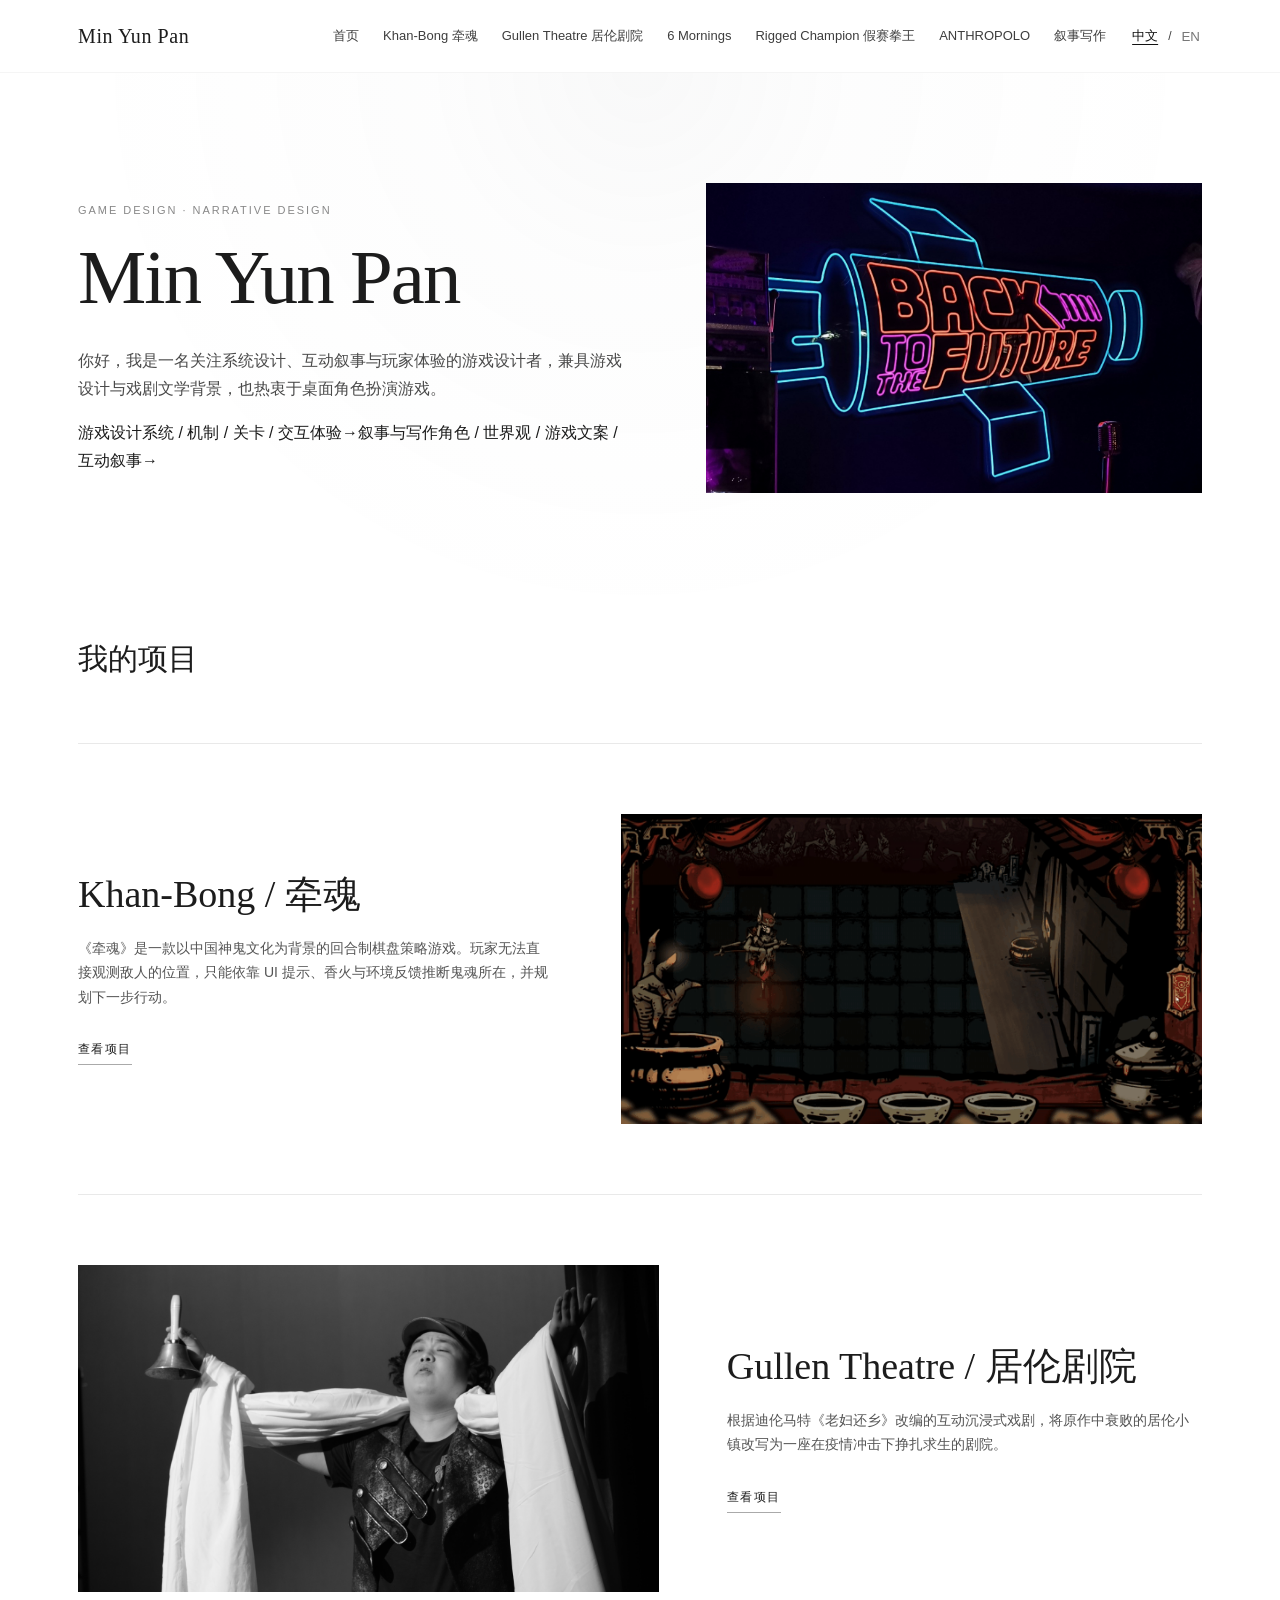
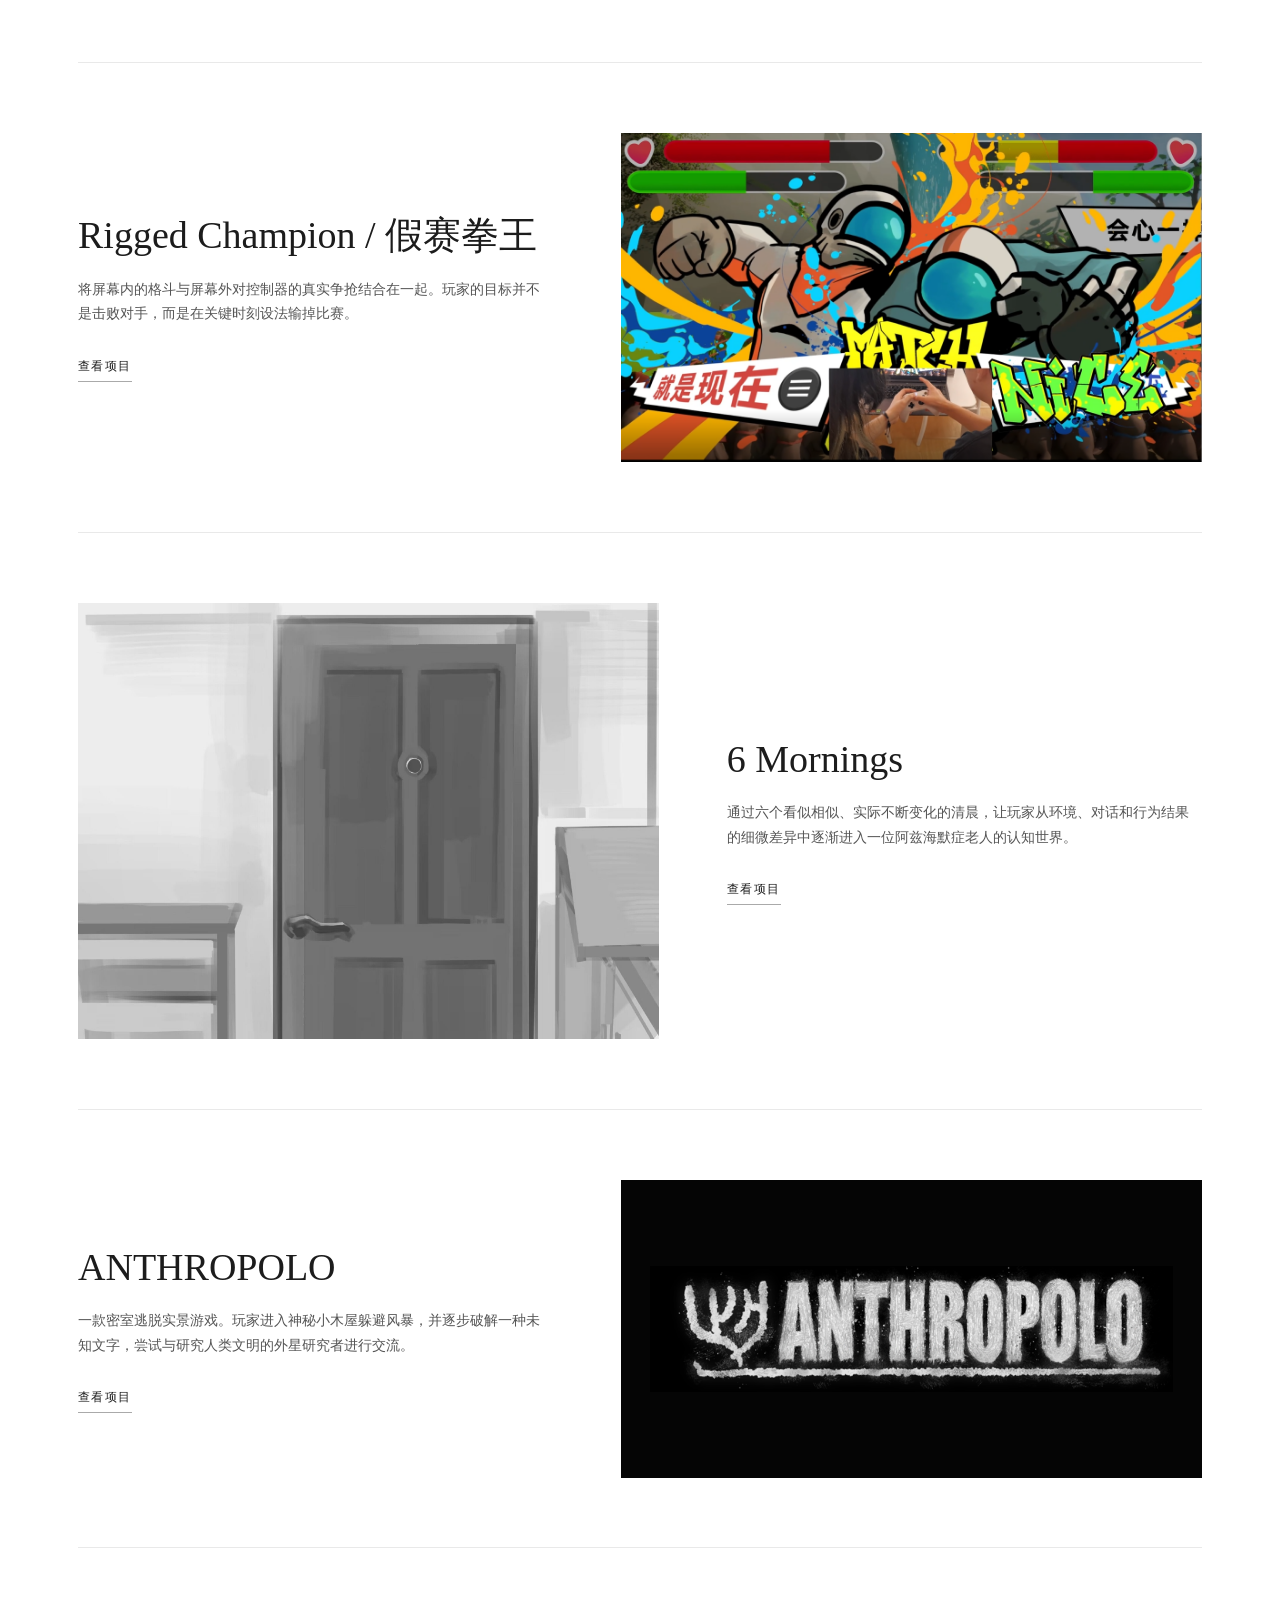
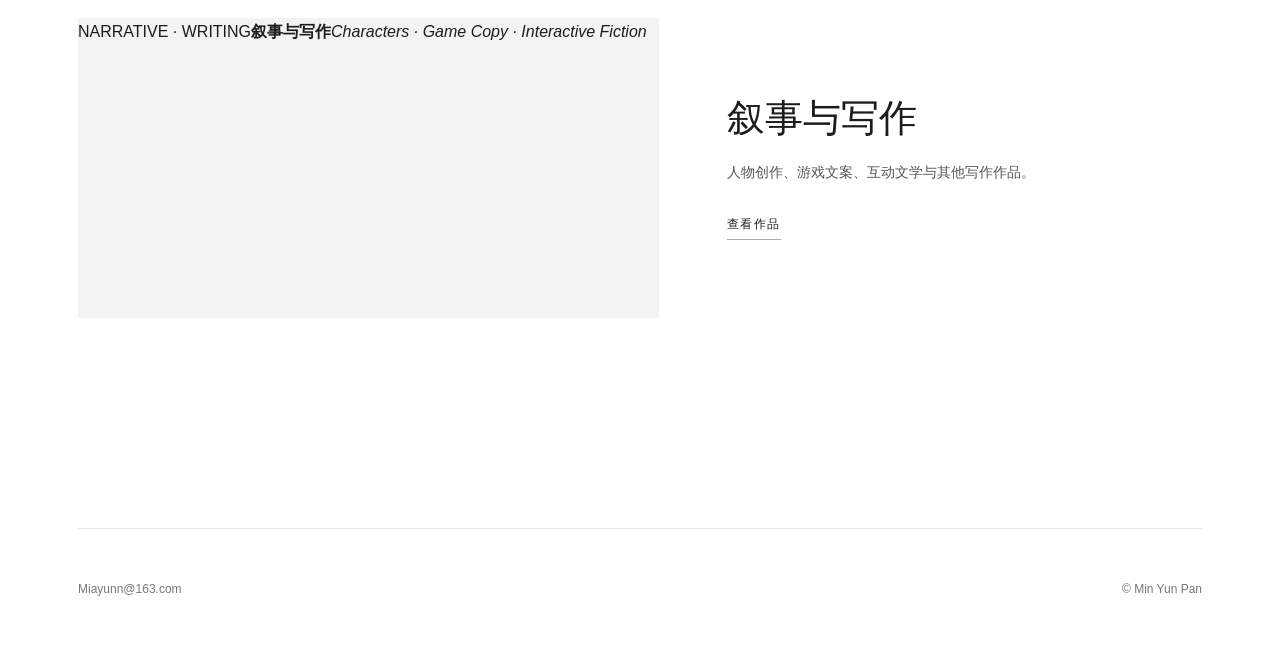
==== commit 3ec81618: "Add files via upload" ====
--- a/index.html
+++ b/index.html
@@ -1,15 +1,17 @@
 <!doctype html><html lang="zh-CN"><head><meta charset="utf-8"><meta name="viewport" content="width=device-width,initial-scale=1"><title>Min Yun Pan — Portfolio</title><meta name="description" content="Min Yun Pan — 游戏策划 / 叙事设计作品集"><link rel="stylesheet" href="css/style.css"><link rel="stylesheet" href="css/enhancements.css">
 </head>
 <body class="lang-zh">
-<header class="site-header"><nav class="nav"><a class="brand" href="index.html">Min Yun Pan</a><div class="nav-links"><a class="keep" href="index.html"><span class="inline-lang zh">首页</span><span class="inline-lang en">Home</span></a><a href="khan-bong.html">Khan-Bong 牵魂</a><a href="gullen-theatre.html">Gullen Theatre 居伦剧院</a><a href="six-mornings.html">6 Mornings</a><a href="rigged-champion.html">Rigged Champion 假赛拳王</a><a href="anthropolo.html">ANTHROPOLO</a><a href="#projects"><span class="inline-lang zh">项目</span><span class="inline-lang en">Projects</span></a><div class="lang"><button data-set-lang="zh">中文</button><span>/</span><button data-set-lang="en">EN</button></div></div></nav></header>
+<header class="site-header"><nav class="nav"><a class="brand" href="index.html">Min Yun Pan</a><div class="nav-links"><a class="keep" href="index.html"><span class="inline-lang zh">首页</span><span class="inline-lang en">Home</span></a><a href="khan-bong.html">Khan-Bong 牵魂</a><a href="gullen-theatre.html">Gullen Theatre 居伦剧院</a><a href="six-mornings.html">6 Mornings</a><a href="rigged-champion.html">Rigged Champion 假赛拳王</a><a href="anthropolo.html">ANTHROPOLO</a><a href="narrative.html"><span class="inline-lang zh">叙事写作</span><span class="inline-lang en">Writing</span></a><div class="lang"><button data-set-lang="zh">中文</button><span>/</span><button data-set-lang="en">EN</button></div></div></nav></header>
 <main class="page">
-<section class="hero"><div><div class="eyebrow">Game Design · Narrative Design</div><h1>Min Yun Pan</h1><div data-lang-block="zh" class="intro"><p>你好。我是一名具有戏剧文学与游戏设计背景的游戏策划，希望成为一名长期投入游戏开发的设计者。我尤其关注叙事、机制与玩家体验之间的关系，也热衷于写作和桌面角色扮演游戏。</p></div><div data-lang-block="en" class="intro"><p>Hello, I'm Min Yun Pan, with a background in theatre and game development. I have a strong passion for writing and tabletop role-playing games, and hope to pursue a long-term career in narrative and game design.</p></div></div><div class="hero-visual"><img src="assets/images/profile-back-to-future.jpg" alt="Back to the Future neon installation"></div></section>
+<section class="hero"><div><div class="eyebrow">Game Design · Narrative Design</div><h1>Min Yun Pan</h1><div data-lang-block="zh" class="intro"><p>你好，我是一名关注系统设计、互动叙事与玩家体验的游戏设计者，兼具游戏设计与戏剧文学背景，也热衷于桌面角色扮演游戏。</p></div><div data-lang-block="en" class="intro"><p>Hi, I’m a game designer focused on systems, interactive storytelling, and player experience. My background spans both game design and dramatic literature, and I’m also passionate about tabletop role-playing games.</p></div><div class="hero-paths" aria-label="Portfolio focus"><a class="hero-path" href="#projects"><span class="hero-path-title"><span class="inline-lang zh">游戏设计</span><span class="inline-lang en">Game Design</span></span><span class="hero-path-meta"><span class="inline-lang zh">系统 / 机制 / 关卡 / 交互体验</span><span class="inline-lang en">Systems / Mechanics / Levels / Interaction</span></span><span class="hero-path-arrow" aria-hidden="true">→</span></a><a class="hero-path" href="narrative.html"><span class="hero-path-title"><span class="inline-lang zh">叙事与写作</span><span class="inline-lang en">Narrative &amp; Writing</span></span><span class="hero-path-meta"><span class="inline-lang zh">角色 / 世界观 / 游戏文案 / 互动叙事</span><span class="inline-lang en">Characters / Worldbuilding / Game Writing / Interactive Narrative</span></span><span class="hero-path-arrow" aria-hidden="true">→</span></a></div></div><div class="hero-visual"><img src="assets/images/profile-back-to-future.jpg" alt="Back to the Future neon installation"></div></section>
 <section class="projects" id="projects"><h2 class="section-title"><span class="inline-lang zh">我的项目</span><span class="inline-lang en">My Projects</span></h2>
 <article class="project"><a class="project-media" href="khan-bong.html"><img src="assets/gifs/kb-gameplay.gif" alt="Khan-Bong gameplay"></a><div class="project-copy"><h2>Khan-Bong <span class="inline-lang zh">/ 牵魂</span></h2><div data-lang-block="zh"><p>《牵魂》是一款以中国神鬼文化为背景的回合制棋盘策略游戏。玩家无法直接观测敌人的位置，只能依靠 UI 提示、香火与环境反馈推断鬼魂所在，并规划下一步行动。</p><a class="view-link" href="khan-bong.html">查看项目</a></div><div data-lang-block="en"><p>Khan-Bong is a turn-based strategy game built around the insecurity and dread of navigating through darkness, where players infer invisible enemies through indirect feedback.</p><a class="view-link" href="khan-bong.html">View more</a></div></div></article>
 <article class="project"><a class="project-media" href="gullen-theatre.html"><img src="assets/images/gullen-1.jpg" alt="Gullen Theatre"></a><div class="project-copy"><h2>Gullen Theatre <span class="inline-lang zh">/ 居伦剧院</span></h2><div data-lang-block="zh"><p>根据迪伦马特《老妇还乡》改编的互动沉浸式戏剧，将原作中衰败的居伦小镇改写为一座在疫情冲击下挣扎求生的剧院。</p><a class="view-link" href="gullen-theatre.html">查看项目</a></div><div data-lang-block="en"><p>An interactive immersive theatre adaptation of Dürrenmatt's <em>The Visit</em>, reframing Güllen as a theatre struggling to survive the pandemic.</p><a class="view-link" href="gullen-theatre.html">View more</a></div></div></article>
 <article class="project"><a class="project-media" href="rigged-champion.html"><img src="assets/images/rigged-champion.png" alt="Rigged Champion"></a><div class="project-copy"><h2>Rigged Champion <span class="inline-lang zh">/ 假赛拳王</span></h2><div data-lang-block="zh"><p>将屏幕内的格斗与屏幕外对控制器的真实争抢结合在一起。玩家的目标并不是击败对手，而是在关键时刻设法输掉比赛。</p><a class="view-link" href="rigged-champion.html">查看项目</a></div><div data-lang-block="en"><p>A two-player fighting game that blends on-screen competition with physical interaction around the controller, built around the unusual goal of trying to lose.</p><a class="view-link" href="rigged-champion.html">View more</a></div></div></article>
 <article class="project"><a class="project-media" href="six-mornings.html"><img src="assets/images/six-mornings.jpg" alt="6 Mornings"></a><div class="project-copy"><h2>6 Mornings</h2><div data-lang-block="zh"><p>通过六个看似相似、实际不断变化的清晨，让玩家从环境、对话和行为结果的细微差异中逐渐进入一位阿兹海默症老人的认知世界。</p><a class="view-link" href="six-mornings.html">查看项目</a></div><div data-lang-block="en"><p>A narrative experience using six subtly changing mornings to place the player inside the shifting perception of an elderly person living with Alzheimer's disease.</p><a class="view-link" href="six-mornings.html">View more</a></div></div></article>
 <article class="project anthropolo-project"><a class="project-media anthropolo-media" href="anthropolo.html"><img src="assets/images/anthropolo-cover.png" alt="Anthropolo"></a><div class="project-copy"><h2>ANTHROPOLO</h2><div data-lang-block="zh"><p>一款密室逃脱实景游戏。玩家进入神秘小木屋躲避风暴，并逐步破解一种未知文字，尝试与研究人类文明的外星研究者进行交流。</p><a class="view-link" href="anthropolo.html">查看项目</a></div><div data-lang-block="en"><p>A live-action escape room in which players decipher an unfamiliar language and attempt to communicate with an alien researcher studying human civilization.</p><a class="view-link" href="anthropolo.html">View more</a></div></div></article>
+
+<article class="project writing-project"><a class="project-media writing-media" href="narrative.html"><div class="writing-cover"><span>NARRATIVE · WRITING</span><strong>叙事与写作</strong><em>Characters · Game Copy · Interactive Fiction</em></div></a><div class="project-copy"><h2><span class="inline-lang zh">叙事与写作</span><span class="inline-lang en">Narrative & Writing</span></h2><div data-lang-block="zh"><p>人物创作、游戏文案、互动文学与其他写作作品。</p><a class="view-link" href="narrative.html">查看作品</a></div><div data-lang-block="en"><p>A Chinese-language selection of character writing, game copy, interactive fiction and other narrative work.</p><a class="view-link" href="narrative.html">View writing</a></div></div></article>
 </section>
 <footer class="footer"><span>Miayunn@163.com</span><span>© Min Yun Pan</span></footer></main><script src="js/main.js"></script><script src="js/enhancements.js"></script>
 </body></html>
